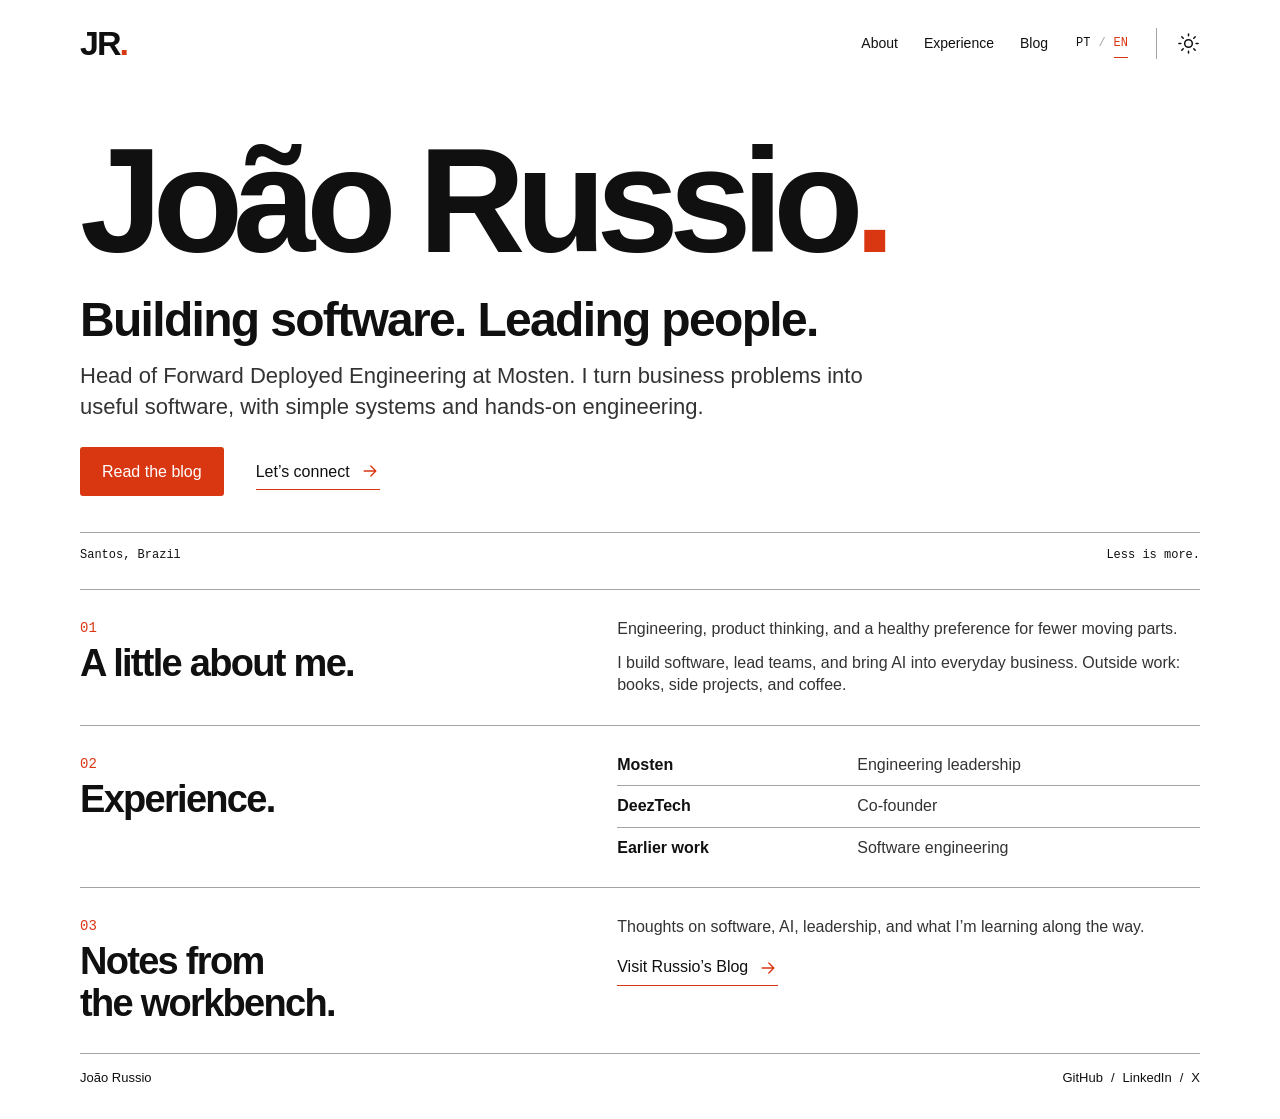
==== index.html @ cdcbfee5 "Refresh cached styles and scripts for bilingual pages" ====
<!doctype html>
<html lang="en">
<head>
  <meta charset="utf-8">
  <meta name="viewport" content="width=device-width, initial-scale=1">
  <meta name="color-scheme" content="light dark">
  <title>João Russio — Engineering, AI & Leadership</title>
  <meta name="description" content="Head of Forward Deployed Engineering at Mosten. Building useful software, leading engineering teams, and bringing AI into everyday business.">
  <link rel="canonical" href="https://johnrenatodev.github.io/">
  <link rel="alternate" hreflang="en" href="https://johnrenatodev.github.io/">
  <link rel="alternate" hreflang="pt-BR" href="https://johnrenatodev.github.io/pt/">
  <link rel="alternate" hreflang="x-default" href="https://johnrenatodev.github.io/">
  <meta property="og:type" content="website">
  <meta property="og:url" content="https://johnrenatodev.github.io/">
  <meta property="og:title" content="João Russio — Engineering, AI & Leadership">
  <meta property="og:description" content="Building software. Leading people. Thoughts on software, AI, and leadership.">
  <meta property="og:image" content="https://johnrenatodev.github.io/img/ava.jpg">
  <meta property="og:locale" content="en_US">
  <meta name="twitter:card" content="summary">
  <link rel="icon" href="/img/favicon.svg" type="image/svg+xml">
  <script>
    (() => {
      let language;
      try { language = localStorage.getItem('language'); } catch {}
      const explicitLanguage = new URLSearchParams(location.search).get('lang');
      if (explicitLanguage === 'pt' || (explicitLanguage !== 'en' &&
          (language === 'pt' || (!language && navigator.language.toLowerCase().startsWith('pt'))))) {
        document.documentElement.dataset.languageRedirect = 'true';
        location.replace('/pt/' + location.hash);
      }
      let theme;
      try { theme = localStorage.getItem('theme'); } catch {}
      document.documentElement.dataset.theme = theme === 'light' || theme === 'dark'
        ? theme : (matchMedia('(prefers-color-scheme: dark)').matches ? 'dark' : 'light');
    })();
  </script>
  <link rel="stylesheet" href="/css/portfolio.css?v=2">
  <script src="/js/portfolio.js?v=2" defer></script>
</head>
<body>
  <a class="skip-link" href="#main">Skip to content</a>
  <svg class="icon-definitions" xmlns="http://www.w3.org/2000/svg" aria-hidden="true">
    <symbol id="arrow" viewBox="0 0 24 24"><path d="M5 12h14m-6-6 6 6-6 6"/></symbol>
    <symbol id="sun" viewBox="0 0 24 24"><circle cx="12" cy="12" r="4"/><path d="M12 2v2m0 16v2M2 12h2m16 0h2M5 5l1.5 1.5m11 11L19 19M5 19l1.5-1.5m11-11L19 5"/></symbol>
    <symbol id="moon" viewBox="0 0 24 24"><path d="M20.5 14A9 9 0 0 1 10 3.5 9 9 0 1 0 20.5 14Z"/></symbol>
  </svg>
  <div class="page">
    <header class="site-header">
      <a class="wordmark" href="#main" aria-label="João Russio, home">JR<span>.</span></a>
      <nav aria-label="Main navigation"><a href="#about">About</a><a href="#experiences">Experience</a><a href="#blog">Blog</a></nav>
      <nav class="language-switch" aria-label="Language">
        <a href="/pt/" lang="pt-BR" hreflang="pt-BR" data-language="pt" aria-label="Português">PT</a>
        <span aria-hidden="true">/</span>
        <a href="/?lang=en" lang="en" hreflang="en" data-language="en" aria-label="English" aria-current="page">EN</a>
      </nav>
      <button class="theme-toggle" type="button" aria-label="Switch to dark mode" hidden>
        <svg class="icon sun" aria-hidden="true"><use href="#sun"/></svg>
        <svg class="icon moon" aria-hidden="true"><use href="#moon"/></svg>
      </button>
    </header>
    <main id="main">
      <section class="hero" aria-labelledby="intro-title">
        <h1 id="intro-title">João Russio<span>.</span></h1>
        <h2>Building software. Leading people.</h2>
        <p class="intro">Head of Forward Deployed Engineering at Mosten. I turn business problems into useful software, with simple systems and hands-on engineering.</p>
        <div class="hero-actions">
          <a class="button" href="https://russios-blog.pages.dev/">Read the blog</a>
          <a class="text-link" href="https://www.linkedin.com/in/johnrenatodev/">Let’s connect <svg class="icon" aria-hidden="true"><use href="#arrow"/></svg></a>
        </div>
        <div class="hero-meta"><span>Santos, Brazil</span><span>Less is more.</span></div>
      </section>
      <section class="editorial-section" id="about" aria-labelledby="about-title">
        <div class="section-title"><span class="number" aria-hidden="true">01</span><h2 id="about-title">A little about me.</h2></div>
        <div class="section-content"><p>Engineering, product thinking, and a healthy preference for fewer moving parts.</p><p>I build software, lead teams, and bring AI into everyday business. Outside work: books, side projects, and coffee.</p></div>
      </section>
      <section class="editorial-section" id="experiences" aria-labelledby="experience-title">
        <div class="section-title"><span class="number" aria-hidden="true">02</span><h2 id="experience-title">Experience.</h2></div>
        <dl class="experience-list section-content">
          <div><dt>Mosten</dt><dd>Engineering leadership</dd></div>
          <div><dt>DeezTech</dt><dd>Co-founder</dd></div>
          <div><dt>Earlier work</dt><dd>Software engineering</dd></div>
        </dl>
      </section>
      <section class="editorial-section" id="blog" aria-labelledby="blog-title">
        <div class="section-title"><span class="number" aria-hidden="true">03</span><h2 id="blog-title">Notes from<br>the workbench.</h2></div>
        <div class="section-content"><p>Thoughts on software, AI, leadership, and what I’m learning along the way.</p><a class="text-link" href="https://russios-blog.pages.dev/">Visit Russio’s Blog <svg class="icon" aria-hidden="true"><use href="#arrow"/></svg></a></div>
      </section>
    </main>
    <footer><span>João Russio</span><nav aria-label="Social links"><a href="https://github.com/JohnRenatoDev">GitHub</a><span aria-hidden="true">/</span><a href="https://www.linkedin.com/in/johnrenatodev/">LinkedIn</a><span aria-hidden="true">/</span><a href="https://x.com/JohnRussio">X</a></nav></footer>
  </div>
</body>
</html>
---- css/portfolio.css ----
:root { color-scheme: light; --bg: #fff; --text: #101010; --muted: #333; --line: #a4a4a4; --accent: #d93612; --hover: #b72c0e; font-family: Arial, Helvetica, sans-serif; background: var(--bg); color: var(--text); }
:root[data-theme="dark"] { color-scheme: dark; --bg: #101112; --text: #f3f3f3; --muted: #dedede; --line: #666; --accent: #ff572e; --hover: #ff704d; }
@media (prefers-color-scheme: dark) { :root:not([data-theme]) { color-scheme: dark; --bg: #101112; --text: #f3f3f3; --muted: #dedede; --line: #666; --accent: #ff572e; --hover: #ff704d; } }
* { box-sizing: border-box; }
html { scroll-behavior: smooth; scroll-padding-top: 28px; }
body { margin: 0; background: var(--bg); font-size: 16px; line-height: 1.45; }
a { color: inherit; text-decoration: none; }
a:hover { color: var(--accent); }
a, button { -webkit-tap-highlight-color: transparent; }
:focus-visible { outline: 2px solid var(--accent); outline-offset: 6px; }
button { font: inherit; color: inherit; }
.page { width: min(100% - 96px, 1120px); margin-inline: auto; }
.site-header { display: flex; align-items: center; gap: 28px; padding-block: 26px; }
.wordmark { font-size: 34px; font-weight: 800; letter-spacing: -2px; line-height: 1; }
.wordmark span, h1 span { color: var(--accent); }
.site-header > nav:not(.language-switch) { margin-left: auto; display: flex; align-items: center; gap: 26px; font-size: 14px; }
.theme-toggle { border: 0; border-left: 1px solid var(--line); background: none; padding: 4px 0 4px 20px; cursor: pointer; display: flex; align-items: center; }
[hidden] { display: none !important; }
.theme-toggle:hover { color: var(--accent); }
.icon { width: 20px; height: 20px; fill: none; stroke: currentColor; stroke-width: 1.6; stroke-linecap: round; stroke-linejoin: round; flex-shrink: 0; }
.theme-toggle .icon { width: 23px; height: 23px; }
.moon, [data-theme="dark"] .sun { display: none; }
[data-theme="dark"] .moon { display: block; }
.hero { padding-top: clamp(22px, 3vw, 54px); }
h1, h2, p { margin: 0; }
h1 { font-size: clamp(70px, 12.6vw, 148px); line-height: 1.04; letter-spacing: -.065em; font-weight: 800; }
.hero h2 { font-size: clamp(28px, 4.7vw, 48px); letter-spacing: -.035em; line-height: 1.15; margin-top: 14px; }
.intro { font-size: clamp(18px, 2.75vw, 22px); line-height: 1.4; max-width: 820px; margin-top: 14px; color: var(--muted); text-wrap: pretty; }
.hero-actions { display: flex; align-items: center; gap: 32px; margin-top: 24px; }
.button { display: inline-flex; justify-content: center; background: var(--accent); color: #fff; border-radius: 3px; padding: 13px 22px; font-size: 16px; font-weight: 500; transition: background .15s ease; }
[data-theme="dark"] .button { color: #101112; }
.button:hover { background: var(--hover); color: #fff; }
[data-theme="dark"] .button:hover { color: #101112; }
.text-link { display: inline-flex; align-items: center; gap: 10px; border-bottom: 1px solid var(--accent); padding-block: 6px; font-size: 16px; }
.text-link .icon { color: var(--accent); transition: transform .15s ease; }
.text-link:hover .icon { transform: translateX(3px); }
.hero-meta { display: flex; justify-content: space-between; border-top: 1px solid var(--line); margin-top: 36px; padding-block: 14px 24px; font-family: ui-monospace, SFMono-Regular, Consolas, monospace; font-size: 12px; }
.editorial-section { border-top: 1px solid var(--line); display: grid; grid-template-columns: .86fr 1fr; gap: 36px; padding-block: 28px; }
.number { display: block; font: 14px/1.5 ui-monospace, SFMono-Regular, Consolas, monospace; color: var(--accent); margin-bottom: 4px; }
.section-title h2 { font-size: clamp(28px, 4.4vw, 38px); letter-spacing: -.045em; line-height: 1.1; }
.section-content { font-size: clamp(14px, 1.6vw, 16px); line-height: 1.4; color: var(--muted); margin: 0; }
.section-content p + p { margin-top: 12px; }
.section-content .text-link { margin-top: 12px; color: var(--text); }
.experience-list > div { display: grid; grid-template-columns: .85fr 1.3fr; gap: 16px; padding-block: 9px; border-bottom: 1px solid var(--line); }
.experience-list > div:first-child { padding-top: 0; }
.experience-list > div:last-child { border-bottom: 0; padding-bottom: 0; }
dt { font-weight: 700; color: var(--text); }
dd { margin: 0; }
footer { display: flex; justify-content: space-between; align-items: center; gap: 20px; padding-block: 15px 32px; border-top: 1px solid var(--line); font-size: 13px; }
footer nav { display: flex; gap: 8px; }
.icon-definitions { position: absolute; width: 0; height: 0; overflow: hidden; }
.skip-link { position: absolute; left: 16px; top: -80px; padding: 12px 16px; background: var(--text); color: var(--bg); z-index: 10; }
.skip-link:focus { top: 12px; }
@media (max-width: 600px) {
  .page { width: calc(100% - 40px); }
  .site-header { gap: 16px; padding-block: 24px; }
  .wordmark { font-size: 30px; }
  .site-header > nav:not(.language-switch) { gap: 15px; font-size: 12px; }
  .theme-toggle { padding-left: 12px; }
  .theme-toggle .icon { width: 20px; height: 20px; }
  .hero { padding-top: 36px; }
  h1 { font-size: clamp(50px, 13.2vw, 78px); }
  .hero h2 { font-size: 30px; max-width: 380px; margin-top: 18px; }
  .intro { font-size: 18px; margin-top: 18px; }
  .hero-actions { gap: 24px; flex-wrap: wrap; margin-top: 26px; }
  .button, .text-link { font-size: 14px; }
  .hero-meta { margin-top: 36px; }
  .editorial-section { grid-template-columns: 1fr; gap: 20px; padding-block: 30px; }
  .section-title h2 { font-size: 30px; }
  .section-content { font-size: 16px; }
  .experience-list > div { grid-template-columns: 1fr 1.5fr; }
  footer { padding-block: 20px 28px; font-size: 12px; }
}
@media (max-width: 360px) { .site-header { gap: 10px; } .site-header > nav:not(.language-switch) { gap: 10px; } .hero-actions { gap: 16px; } }
@media (prefers-reduced-motion: reduce) { html { scroll-behavior: auto; } *, *::before, *::after { transition: none !important; } }

/* The language links also work without JavaScript. */
.site-header .language-switch { display: flex; align-items: center; gap: 8px; margin: 0; font: 12px/1.5 ui-monospace, SFMono-Regular, Consolas, monospace; }
.language-switch a { padding-block: 5px; }
.language-switch [aria-current="page"] { color: var(--accent); border-bottom: 1px solid currentColor; }
.language-switch span { color: var(--line); }
@media (max-width: 600px) {
  .site-header { flex-wrap: wrap; row-gap: 18px; }
  .site-header .language-switch { margin-left: auto; }
  .site-header > nav:not(.language-switch) { order: 3; flex-basis: 100%; justify-content: flex-end; gap: 24px; }
}
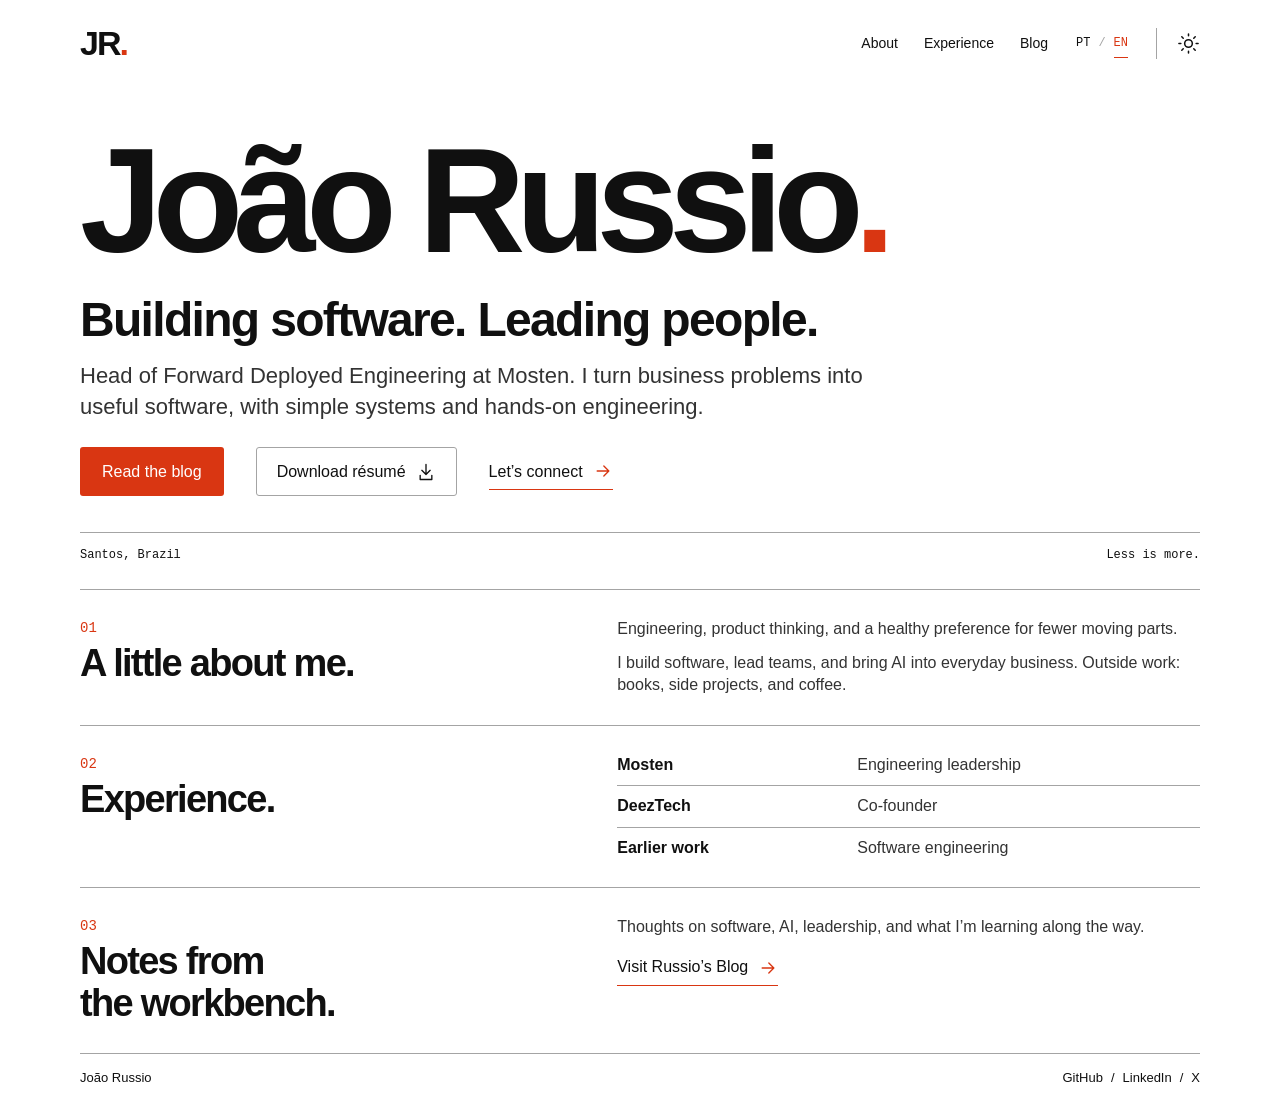
==== commit 8b66bab2: "Add localized resume PDF download buttons" ====
--- a/index.html
+++ b/index.html
@@ -34,13 +34,14 @@
         ? theme : (matchMedia('(prefers-color-scheme: dark)').matches ? 'dark' : 'light');
     })();
   </script>
-  <link rel="stylesheet" href="/css/portfolio.css?v=2">
+  <link rel="stylesheet" href="/css/portfolio.css?v=3">
   <script src="/js/portfolio.js?v=2" defer></script>
 </head>
 <body>
   <a class="skip-link" href="#main">Skip to content</a>
   <svg class="icon-definitions" xmlns="http://www.w3.org/2000/svg" aria-hidden="true">
     <symbol id="arrow" viewBox="0 0 24 24"><path d="M5 12h14m-6-6 6 6-6 6"/></symbol>
+    <symbol id="download" viewBox="0 0 24 24"><path d="M12 3v12m-5-5 5 5 5-5M5 16v5h14v-5"/></symbol>
     <symbol id="sun" viewBox="0 0 24 24"><circle cx="12" cy="12" r="4"/><path d="M12 2v2m0 16v2M2 12h2m16 0h2M5 5l1.5 1.5m11 11L19 19M5 19l1.5-1.5m11-11L19 5"/></symbol>
     <symbol id="moon" viewBox="0 0 24 24"><path d="M20.5 14A9 9 0 0 1 10 3.5 9 9 0 1 0 20.5 14Z"/></symbol>
   </svg>
@@ -65,6 +66,7 @@
         <p class="intro">Head of Forward Deployed Engineering at Mosten. I turn business problems into useful software, with simple systems and hands-on engineering.</p>
         <div class="hero-actions">
           <a class="button" href="https://russios-blog.pages.dev/">Read the blog</a>
+          <a class="resume-button" href="/downloads/joao-russio-cv-en.pdf" download="Joao-Russio-Resume-EN.pdf" aria-label="Download résumé in English (PDF)">Download résumé <svg class="icon" aria-hidden="true"><use href="#download"/></svg></a>
           <a class="text-link" href="https://www.linkedin.com/in/johnrenatodev/">Let’s connect <svg class="icon" aria-hidden="true"><use href="#arrow"/></svg></a>
         </div>
         <div class="hero-meta"><span>Santos, Brazil</span><span>Less is more.</span></div>
--- a/css/portfolio.css
+++ b/css/portfolio.css
@@ -26,7 +26,7 @@
 h1 { font-size: clamp(70px, 12.6vw, 148px); line-height: 1.04; letter-spacing: -.065em; font-weight: 800; }
 .hero h2 { font-size: clamp(28px, 4.7vw, 48px); letter-spacing: -.035em; line-height: 1.15; margin-top: 14px; }
 .intro { font-size: clamp(18px, 2.75vw, 22px); line-height: 1.4; max-width: 820px; margin-top: 14px; color: var(--muted); text-wrap: pretty; }
-.hero-actions { display: flex; align-items: center; gap: 32px; margin-top: 24px; }
+.hero-actions { display: flex; flex-wrap: wrap; align-items: center; gap: 32px; margin-top: 24px; }
 .button { display: inline-flex; justify-content: center; background: var(--accent); color: #fff; border-radius: 3px; padding: 13px 22px; font-size: 16px; font-weight: 500; transition: background .15s ease; }
 [data-theme="dark"] .button { color: #101112; }
 .button:hover { background: var(--hover); color: #fff; }
@@ -84,3 +84,7 @@
   .site-header .language-switch { margin-left: auto; }
   .site-header > nav:not(.language-switch) { order: 3; flex-basis: 100%; justify-content: flex-end; gap: 24px; }
 }
+
+.resume-button { display: inline-flex; align-items: center; justify-content: center; gap: 10px; padding: 12px 20px; border: 1px solid var(--line); border-radius: 3px; color: var(--text); font-size: 16px; font-weight: 500; }
+.resume-button:hover { border-color: var(--accent); color: var(--accent); }
+@media (max-width: 600px) { .resume-button { font-size: 14px; } }
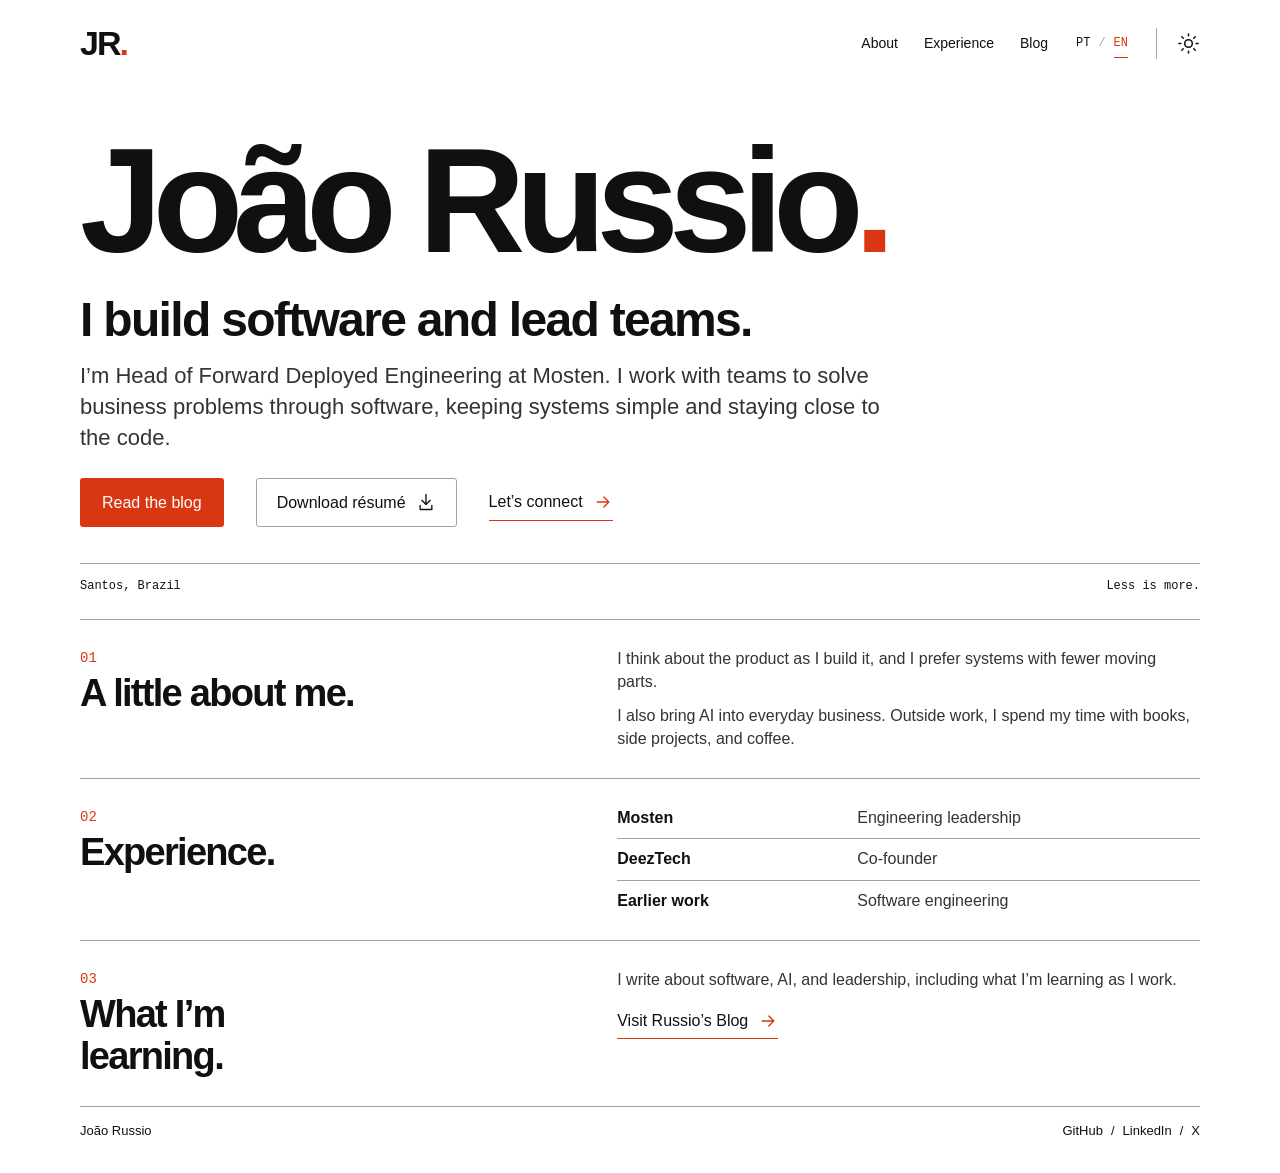
==== commit c29a6aae: "Revise portfolio and bilingual resumes for natural wording" ====
--- a/index.html
+++ b/index.html
@@ -4,16 +4,16 @@
   <meta charset="utf-8">
   <meta name="viewport" content="width=device-width, initial-scale=1">
   <meta name="color-scheme" content="light dark">
-  <title>João Russio — Engineering, AI & Leadership</title>
-  <meta name="description" content="Head of Forward Deployed Engineering at Mosten. Building useful software, leading engineering teams, and bringing AI into everyday business.">
+  <title>João Russio | Engineering, AI &amp; Leadership</title>
+  <meta name="description" content="I’m Head of Forward Deployed Engineering at Mosten. I build software, lead teams, and bring AI into everyday business.">
   <link rel="canonical" href="https://johnrenatodev.github.io/">
   <link rel="alternate" hreflang="en" href="https://johnrenatodev.github.io/">
   <link rel="alternate" hreflang="pt-BR" href="https://johnrenatodev.github.io/pt/">
   <link rel="alternate" hreflang="x-default" href="https://johnrenatodev.github.io/">
   <meta property="og:type" content="website">
   <meta property="og:url" content="https://johnrenatodev.github.io/">
-  <meta property="og:title" content="João Russio — Engineering, AI & Leadership">
-  <meta property="og:description" content="Building software. Leading people. Thoughts on software, AI, and leadership.">
+  <meta property="og:title" content="João Russio | Engineering, AI &amp; Leadership">
+  <meta property="og:description" content="I build software and lead teams. I write about software, AI, leadership, and what I’m learning.">
   <meta property="og:image" content="https://johnrenatodev.github.io/img/ava.jpg">
   <meta property="og:locale" content="en_US">
   <meta name="twitter:card" content="summary">
@@ -62,18 +62,18 @@
     <main id="main">
       <section class="hero" aria-labelledby="intro-title">
         <h1 id="intro-title">João Russio<span>.</span></h1>
-        <h2>Building software. Leading people.</h2>
-        <p class="intro">Head of Forward Deployed Engineering at Mosten. I turn business problems into useful software, with simple systems and hands-on engineering.</p>
+        <h2>I build software and lead teams.</h2>
+        <p class="intro">I’m Head of Forward Deployed Engineering at Mosten. I work with teams to solve business problems through software, keeping systems simple and staying close to the code.</p>
         <div class="hero-actions">
           <a class="button" href="https://russios-blog.pages.dev/">Read the blog</a>
-          <a class="resume-button" href="/downloads/joao-russio-cv-en.pdf" download="Joao-Russio-Resume-EN.pdf" aria-label="Download résumé in English (PDF)">Download résumé <svg class="icon" aria-hidden="true"><use href="#download"/></svg></a>
+          <a class="resume-button" href="/downloads/joao-russio-cv-en.pdf?v=2" download="Joao-Russio-Resume-EN.pdf" aria-label="Download résumé in English (PDF)">Download résumé <svg class="icon" aria-hidden="true"><use href="#download"/></svg></a>
           <a class="text-link" href="https://www.linkedin.com/in/johnrenatodev/">Let’s connect <svg class="icon" aria-hidden="true"><use href="#arrow"/></svg></a>
         </div>
         <div class="hero-meta"><span>Santos, Brazil</span><span>Less is more.</span></div>
       </section>
       <section class="editorial-section" id="about" aria-labelledby="about-title">
         <div class="section-title"><span class="number" aria-hidden="true">01</span><h2 id="about-title">A little about me.</h2></div>
-        <div class="section-content"><p>Engineering, product thinking, and a healthy preference for fewer moving parts.</p><p>I build software, lead teams, and bring AI into everyday business. Outside work: books, side projects, and coffee.</p></div>
+        <div class="section-content"><p>I think about the product as I build it, and I prefer systems with fewer moving parts.</p><p>I also bring AI into everyday business. Outside work, I spend my time with books, side projects, and coffee.</p></div>
       </section>
       <section class="editorial-section" id="experiences" aria-labelledby="experience-title">
         <div class="section-title"><span class="number" aria-hidden="true">02</span><h2 id="experience-title">Experience.</h2></div>
@@ -84,8 +84,8 @@
         </dl>
       </section>
       <section class="editorial-section" id="blog" aria-labelledby="blog-title">
-        <div class="section-title"><span class="number" aria-hidden="true">03</span><h2 id="blog-title">Notes from<br>the workbench.</h2></div>
-        <div class="section-content"><p>Thoughts on software, AI, leadership, and what I’m learning along the way.</p><a class="text-link" href="https://russios-blog.pages.dev/">Visit Russio’s Blog <svg class="icon" aria-hidden="true"><use href="#arrow"/></svg></a></div>
+        <div class="section-title"><span class="number" aria-hidden="true">03</span><h2 id="blog-title">What I’m<br>learning.</h2></div>
+        <div class="section-content"><p>I write about software, AI, and leadership, including what I’m learning as I work.</p><a class="text-link" href="https://russios-blog.pages.dev/">Visit Russio’s Blog <svg class="icon" aria-hidden="true"><use href="#arrow"/></svg></a></div>
       </section>
     </main>
     <footer><span>João Russio</span><nav aria-label="Social links"><a href="https://github.com/JohnRenatoDev">GitHub</a><span aria-hidden="true">/</span><a href="https://www.linkedin.com/in/johnrenatodev/">LinkedIn</a><span aria-hidden="true">/</span><a href="https://x.com/JohnRussio">X</a></nav></footer>
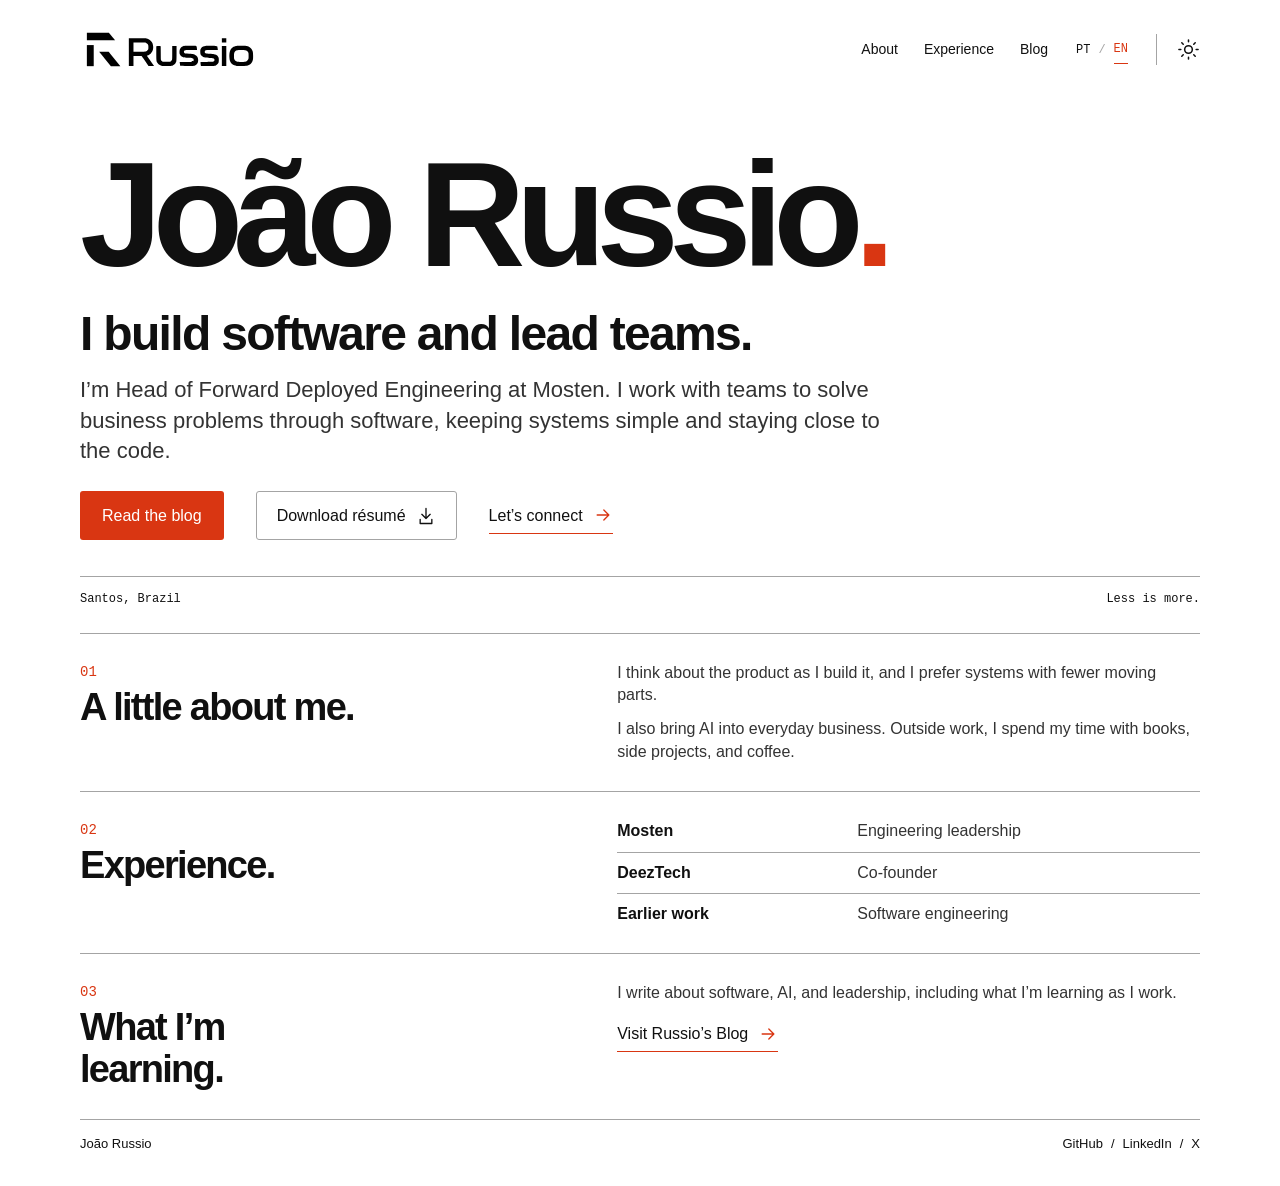
==== commit a5bbb5f1: "Use Russio logo across portfolio themes and favicon" ====
--- a/index.html
+++ b/index.html
@@ -17,7 +17,7 @@
   <meta property="og:image" content="https://johnrenatodev.github.io/img/ava.jpg">
   <meta property="og:locale" content="en_US">
   <meta name="twitter:card" content="summary">
-  <link rel="icon" href="/img/favicon.svg" type="image/svg+xml">
+  <link rel="icon" href="/img/favicon.svg?v=2" type="image/svg+xml">
   <script>
     (() => {
       let language;
@@ -34,7 +34,7 @@
         ? theme : (matchMedia('(prefers-color-scheme: dark)').matches ? 'dark' : 'light');
     })();
   </script>
-  <link rel="stylesheet" href="/css/portfolio.css?v=3">
+  <link rel="stylesheet" href="/css/portfolio.css?v=4">
   <script src="/js/portfolio.js?v=2" defer></script>
 </head>
 <body>
@@ -47,7 +47,7 @@
   </svg>
   <div class="page">
     <header class="site-header">
-      <a class="wordmark" href="#main" aria-label="João Russio, home">JR<span>.</span></a>
+      <a class="wordmark" href="#main" aria-label="João Russio, home"><img class="logo-light" src="/img/russio-logo-preto.svg" width="180" height="47" alt="Russio"><img class="logo-dark" src="/img/russio-logo-branco.svg" width="180" height="47" alt="Russio"></a>
       <nav aria-label="Main navigation"><a href="#about">About</a><a href="#experiences">Experience</a><a href="#blog">Blog</a></nav>
       <nav class="language-switch" aria-label="Language">
         <a href="/pt/" lang="pt-BR" hreflang="pt-BR" data-language="pt" aria-label="Português">PT</a>
--- a/css/portfolio.css
+++ b/css/portfolio.css
@@ -11,8 +11,16 @@
 button { font: inherit; color: inherit; }
 .page { width: min(100% - 96px, 1120px); margin-inline: auto; }
 .site-header { display: flex; align-items: center; gap: 28px; padding-block: 26px; }
-.wordmark { font-size: 34px; font-weight: 800; letter-spacing: -2px; line-height: 1; }
-.wordmark span, h1 span { color: var(--accent); }
+.wordmark { display: inline-flex; align-items: center; flex-shrink: 0; width: 180px; }
+.wordmark img { display: block; width: 100%; height: auto; }
+.wordmark .logo-dark { display: none; }
+[data-theme="dark"] .wordmark .logo-light { display: none; }
+[data-theme="dark"] .wordmark .logo-dark { display: block; }
+@media (prefers-color-scheme: dark) {
+  :root:not([data-theme]) .wordmark .logo-light { display: none; }
+  :root:not([data-theme]) .wordmark .logo-dark { display: block; }
+}
+h1 span { color: var(--accent); }
 .site-header > nav:not(.language-switch) { margin-left: auto; display: flex; align-items: center; gap: 26px; font-size: 14px; }
 .theme-toggle { border: 0; border-left: 1px solid var(--line); background: none; padding: 4px 0 4px 20px; cursor: pointer; display: flex; align-items: center; }
 [hidden] { display: none !important; }
@@ -54,7 +62,7 @@
 @media (max-width: 600px) {
   .page { width: calc(100% - 40px); }
   .site-header { gap: 16px; padding-block: 24px; }
-  .wordmark { font-size: 30px; }
+  .wordmark { width: 128px; }
   .site-header > nav:not(.language-switch) { gap: 15px; font-size: 12px; }
   .theme-toggle { padding-left: 12px; }
   .theme-toggle .icon { width: 20px; height: 20px; }
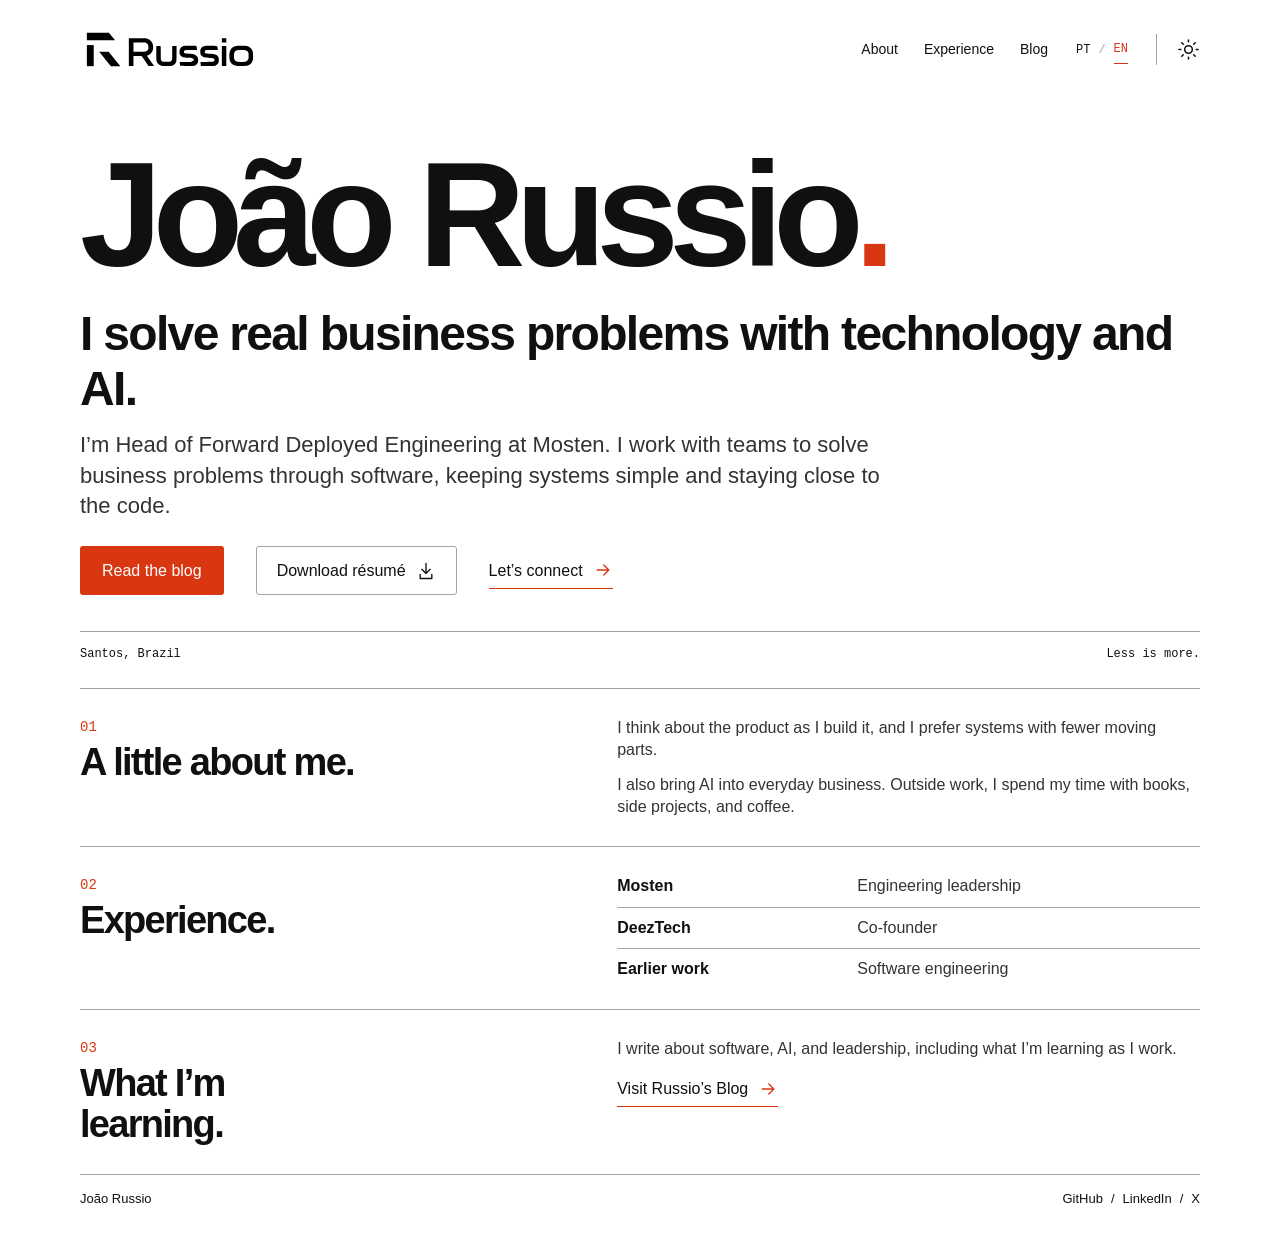
==== commit 889a1d14: "Update blog URL and English headline" ====
--- a/index.html
+++ b/index.html
@@ -13,7 +13,7 @@
   <meta property="og:type" content="website">
   <meta property="og:url" content="https://johnrenatodev.github.io/">
   <meta property="og:title" content="João Russio | Engineering, AI &amp; Leadership">
-  <meta property="og:description" content="I build software and lead teams. I write about software, AI, leadership, and what I’m learning.">
+  <meta property="og:description" content="I solve real business problems with technology and AI. I write about software, AI, leadership, and what I’m learning.">
   <meta property="og:image" content="https://johnrenatodev.github.io/img/ava.jpg">
   <meta property="og:locale" content="en_US">
   <meta name="twitter:card" content="summary">
@@ -62,10 +62,10 @@
     <main id="main">
       <section class="hero" aria-labelledby="intro-title">
         <h1 id="intro-title">João Russio<span>.</span></h1>
-        <h2>I build software and lead teams.</h2>
+        <h2>I solve real business problems with technology and AI.</h2>
         <p class="intro">I’m Head of Forward Deployed Engineering at Mosten. I work with teams to solve business problems through software, keeping systems simple and staying close to the code.</p>
         <div class="hero-actions">
-          <a class="button" href="https://russios-blog.pages.dev/">Read the blog</a>
+          <a class="button" href="https://blog.russio.com.br/">Read the blog</a>
           <a class="resume-button" href="/downloads/joao-russio-cv-en.pdf?v=2" download="Joao-Russio-Resume-EN.pdf" aria-label="Download résumé in English (PDF)">Download résumé <svg class="icon" aria-hidden="true"><use href="#download"/></svg></a>
           <a class="text-link" href="https://www.linkedin.com/in/johnrenatodev/">Let’s connect <svg class="icon" aria-hidden="true"><use href="#arrow"/></svg></a>
         </div>
@@ -85,7 +85,7 @@
       </section>
       <section class="editorial-section" id="blog" aria-labelledby="blog-title">
         <div class="section-title"><span class="number" aria-hidden="true">03</span><h2 id="blog-title">What I’m<br>learning.</h2></div>
-        <div class="section-content"><p>I write about software, AI, and leadership, including what I’m learning as I work.</p><a class="text-link" href="https://russios-blog.pages.dev/">Visit Russio’s Blog <svg class="icon" aria-hidden="true"><use href="#arrow"/></svg></a></div>
+        <div class="section-content"><p>I write about software, AI, and leadership, including what I’m learning as I work.</p><a class="text-link" href="https://blog.russio.com.br/">Visit Russio’s Blog <svg class="icon" aria-hidden="true"><use href="#arrow"/></svg></a></div>
       </section>
     </main>
     <footer><span>João Russio</span><nav aria-label="Social links"><a href="https://github.com/JohnRenatoDev">GitHub</a><span aria-hidden="true">/</span><a href="https://www.linkedin.com/in/johnrenatodev/">LinkedIn</a><span aria-hidden="true">/</span><a href="https://x.com/JohnRussio">X</a></nav></footer>
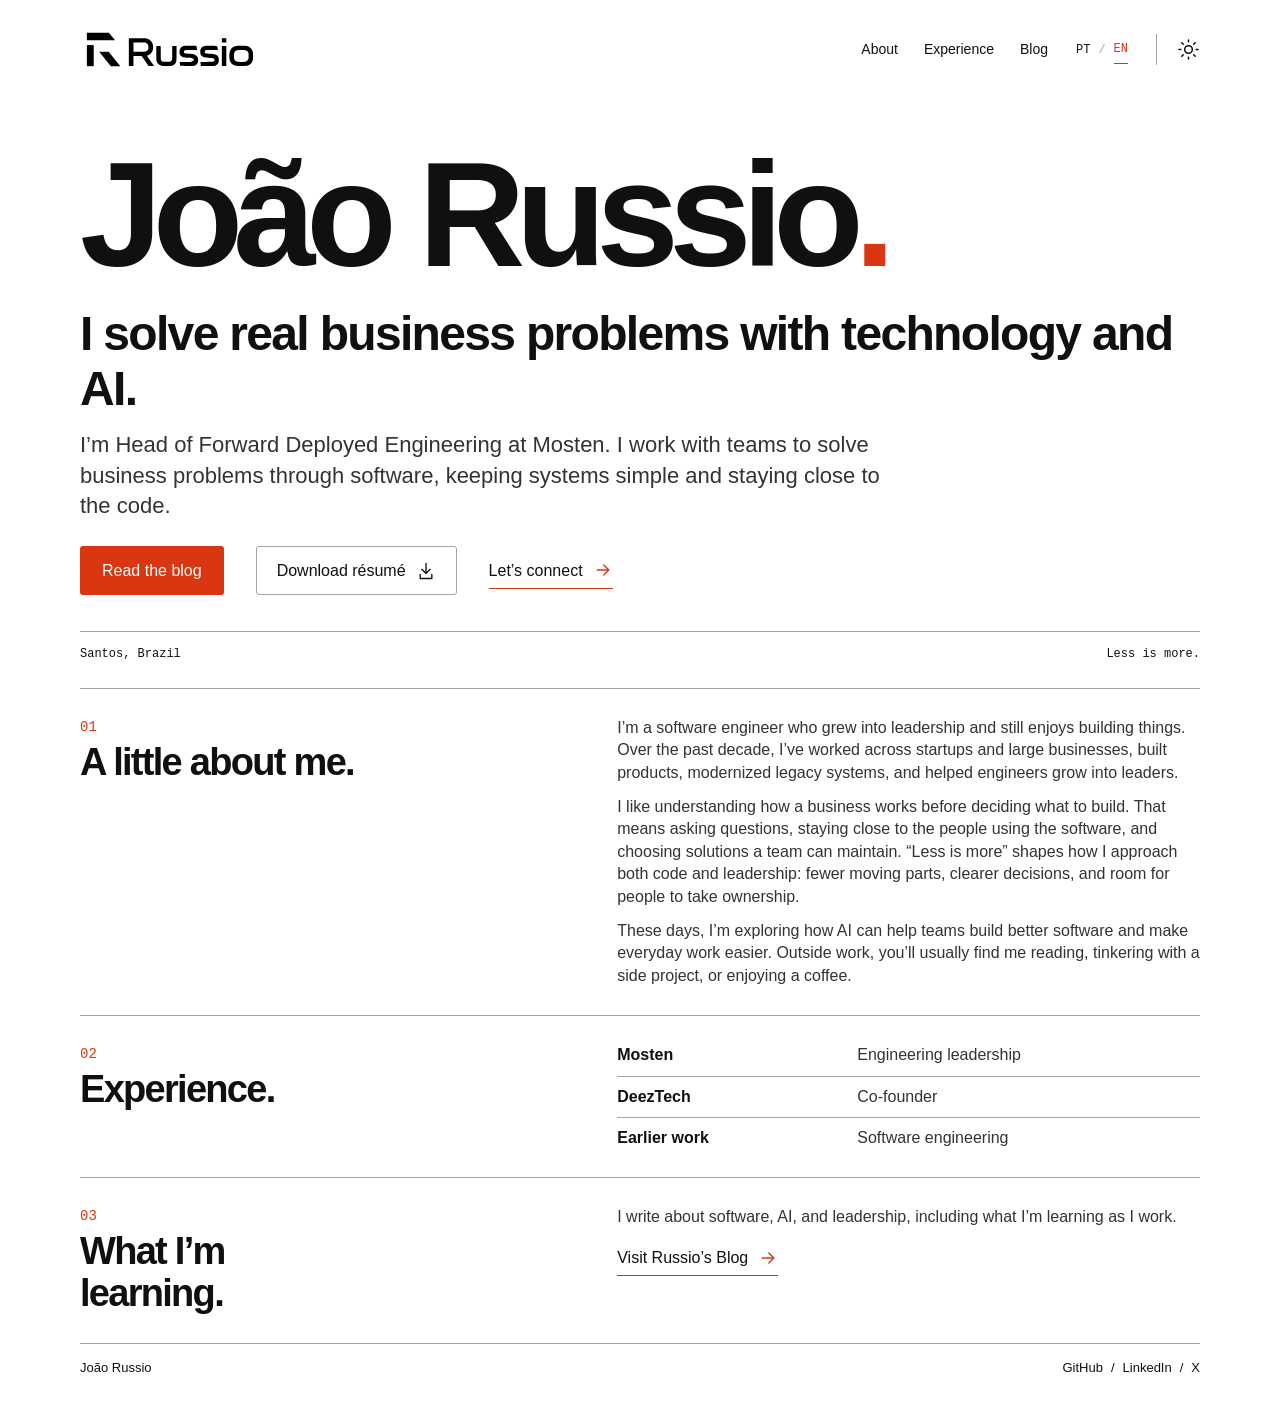
==== commit b6eaee82: "Update about section with approved personal introduction" ====
--- a/index.html
+++ b/index.html
@@ -73,7 +73,11 @@
       </section>
       <section class="editorial-section" id="about" aria-labelledby="about-title">
         <div class="section-title"><span class="number" aria-hidden="true">01</span><h2 id="about-title">A little about me.</h2></div>
-        <div class="section-content"><p>I think about the product as I build it, and I prefer systems with fewer moving parts.</p><p>I also bring AI into everyday business. Outside work, I spend my time with books, side projects, and coffee.</p></div>
+        <div class="section-content">
+          <p>I’m a software engineer who grew into leadership and still enjoys building things. Over the past decade, I’ve worked across startups and large businesses, built products, modernized legacy systems, and helped engineers grow into leaders.</p>
+          <p>I like understanding how a business works before deciding what to build. That means asking questions, staying close to the people using the software, and choosing solutions a team can maintain. “Less is more” shapes how I approach both code and leadership: fewer moving parts, clearer decisions, and room for people to take ownership.</p>
+          <p>These days, I’m exploring how AI can help teams build better software and make everyday work easier. Outside work, you’ll usually find me reading, tinkering with a side project, or enjoying a coffee.</p>
+        </div>
       </section>
       <section class="editorial-section" id="experiences" aria-labelledby="experience-title">
         <div class="section-title"><span class="number" aria-hidden="true">02</span><h2 id="experience-title">Experience.</h2></div>
@@ -88,7 +92,7 @@
         <div class="section-content"><p>I write about software, AI, and leadership, including what I’m learning as I work.</p><a class="text-link" href="https://blog.russio.com.br/">Visit Russio’s Blog <svg class="icon" aria-hidden="true"><use href="#arrow"/></svg></a></div>
       </section>
     </main>
-    <footer><span>João Russio</span><nav aria-label="Social links"><a href="https://github.com/JohnRenatoDev">GitHub</a><span aria-hidden="true">/</span><a href="https://www.linkedin.com/in/johnrenatodev/">LinkedIn</a><span aria-hidden="true">/</span><a href="https://x.com/JohnRussio">X</a></nav></footer>
+    <footer><span>João Russio</span><nav aria-label="Social links"><a href="https://github.com/JohnRenatoDev">GitHub</a><span aria-hidden="true">/</span><a href="https://www.linkedin.com/in/johnrenatodev/">LinkedIn</a><span aria-hidden="true">/</span><a href="https://x.com/russio_dev">X</a></nav></footer>
   </div>
 </body>
 </html>
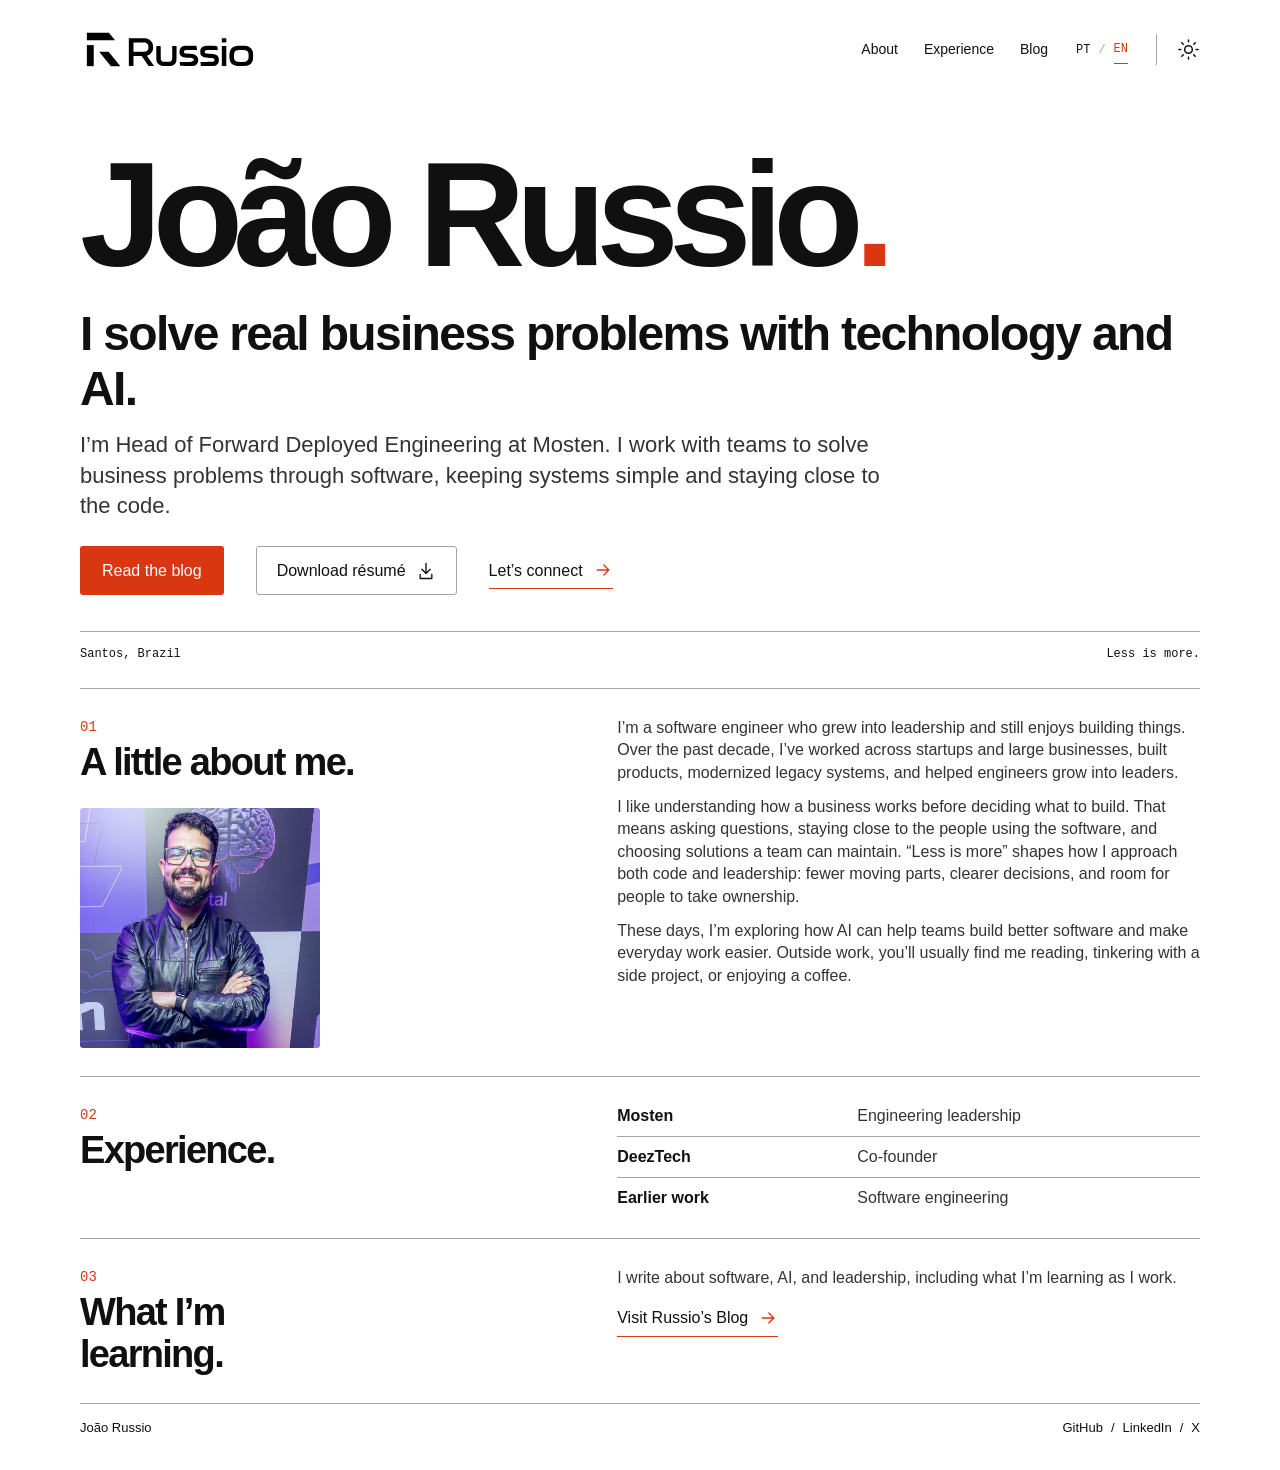
==== commit ccd9ced0: "Add current portrait to bilingual portfolio" ====
--- a/index.html
+++ b/index.html
@@ -14,7 +14,7 @@
   <meta property="og:url" content="https://johnrenatodev.github.io/">
   <meta property="og:title" content="João Russio | Engineering, AI &amp; Leadership">
   <meta property="og:description" content="I solve real business problems with technology and AI. I write about software, AI, leadership, and what I’m learning.">
-  <meta property="og:image" content="https://johnrenatodev.github.io/img/ava.jpg">
+  <meta property="og:image" content="https://johnrenatodev.github.io/img/joao-russio.jpg">
   <meta property="og:locale" content="en_US">
   <meta name="twitter:card" content="summary">
   <link rel="icon" href="/img/favicon.svg?v=2" type="image/svg+xml">
@@ -34,7 +34,7 @@
         ? theme : (matchMedia('(prefers-color-scheme: dark)').matches ? 'dark' : 'light');
     })();
   </script>
-  <link rel="stylesheet" href="/css/portfolio.css?v=4">
+  <link rel="stylesheet" href="/css/portfolio.css?v=5">
   <script src="/js/portfolio.js?v=2" defer></script>
 </head>
 <body>
@@ -72,7 +72,10 @@
         <div class="hero-meta"><span>Santos, Brazil</span><span>Less is more.</span></div>
       </section>
       <section class="editorial-section" id="about" aria-labelledby="about-title">
-        <div class="section-title"><span class="number" aria-hidden="true">01</span><h2 id="about-title">A little about me.</h2></div>
+        <div class="section-title">
+          <span class="number" aria-hidden="true">01</span><h2 id="about-title">A little about me.</h2>
+          <img class="about-photo" src="/img/joao-russio.jpg" width="460" height="460" alt="Portrait of João Russio" loading="lazy" decoding="async">
+        </div>
         <div class="section-content">
           <p>I’m a software engineer who grew into leadership and still enjoys building things. Over the past decade, I’ve worked across startups and large businesses, built products, modernized legacy systems, and helped engineers grow into leaders.</p>
           <p>I like understanding how a business works before deciding what to build. That means asking questions, staying close to the people using the software, and choosing solutions a team can maintain. “Less is more” shapes how I approach both code and leadership: fewer moving parts, clearer decisions, and room for people to take ownership.</p>
--- a/css/portfolio.css
+++ b/css/portfolio.css
@@ -46,6 +46,7 @@
 .editorial-section { border-top: 1px solid var(--line); display: grid; grid-template-columns: .86fr 1fr; gap: 36px; padding-block: 28px; }
 .number { display: block; font: 14px/1.5 ui-monospace, SFMono-Regular, Consolas, monospace; color: var(--accent); margin-bottom: 4px; }
 .section-title h2 { font-size: clamp(28px, 4.4vw, 38px); letter-spacing: -.045em; line-height: 1.1; }
+.about-photo { display: block; width: min(100%, 240px); height: auto; aspect-ratio: 1; object-fit: cover; border-radius: 3px; margin-top: 24px; }
 .section-content { font-size: clamp(14px, 1.6vw, 16px); line-height: 1.4; color: var(--muted); margin: 0; }
 .section-content p + p { margin-top: 12px; }
 .section-content .text-link { margin-top: 12px; color: var(--text); }
